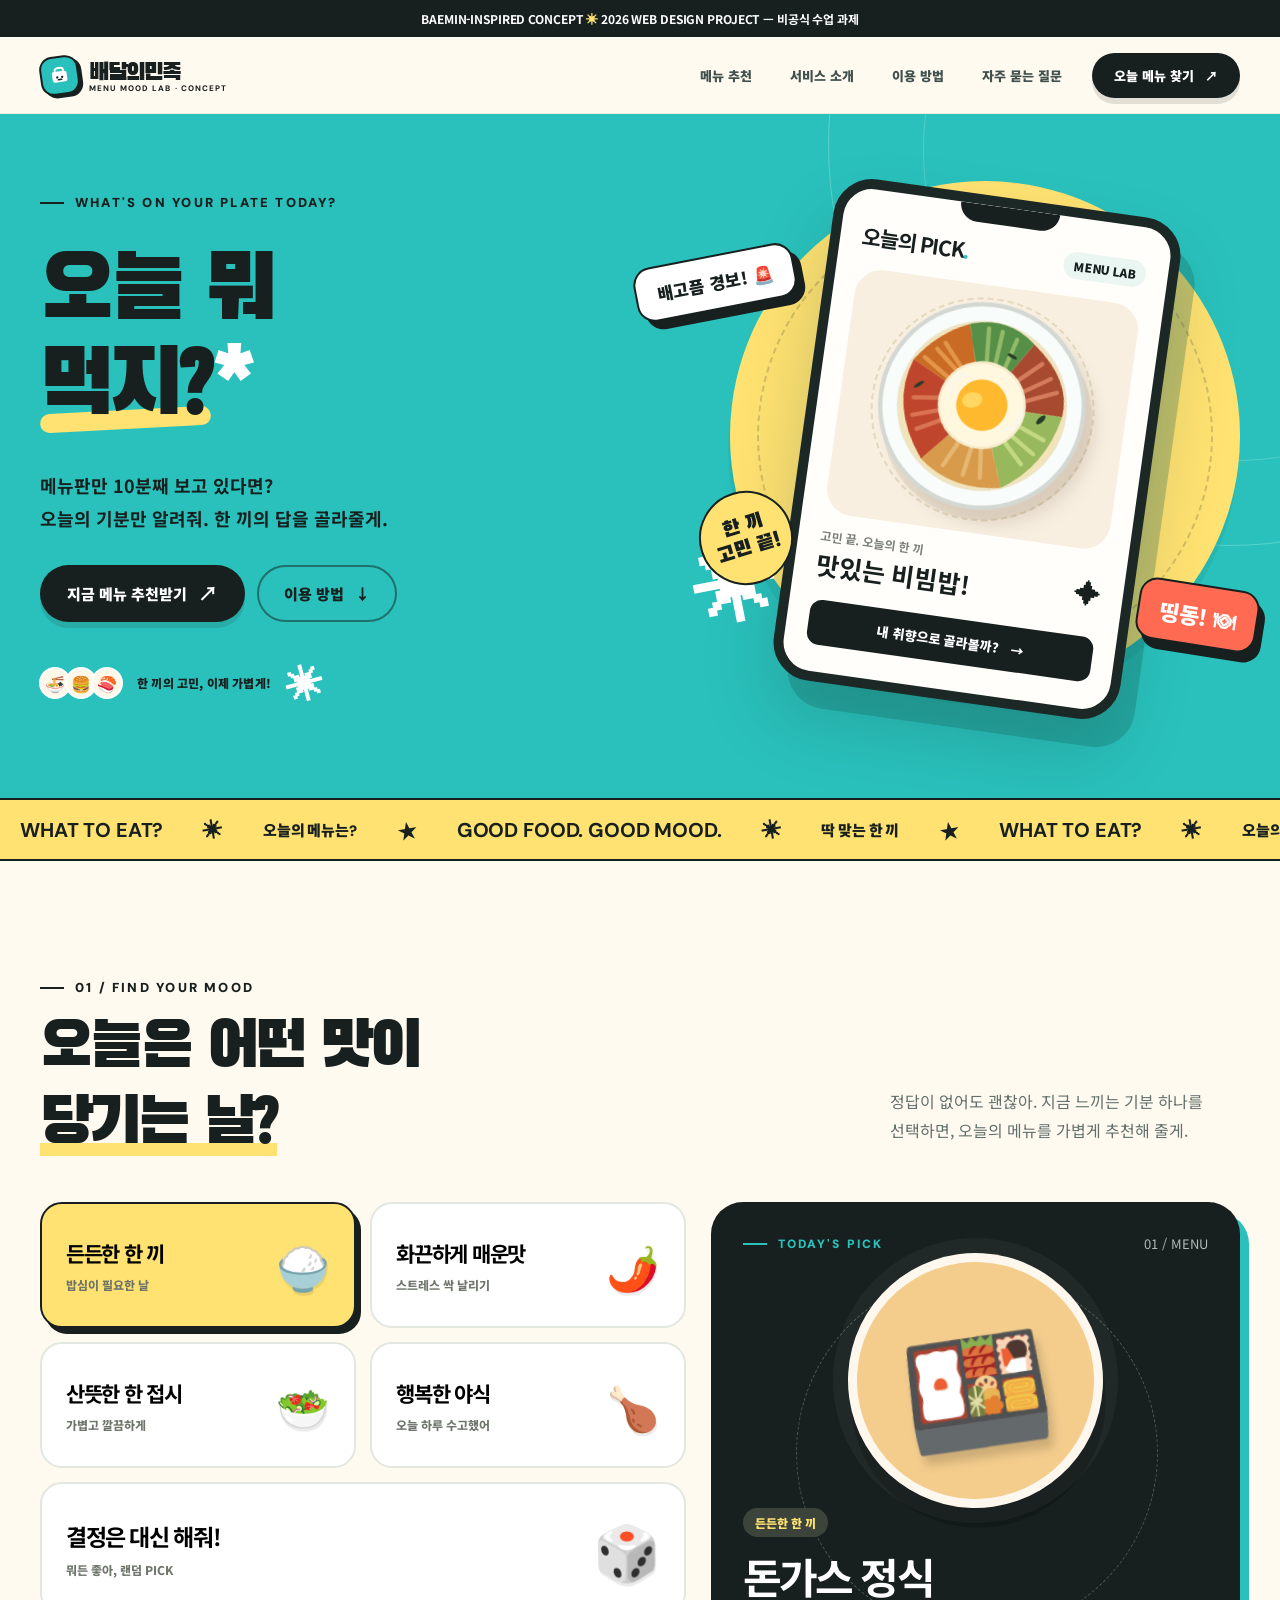
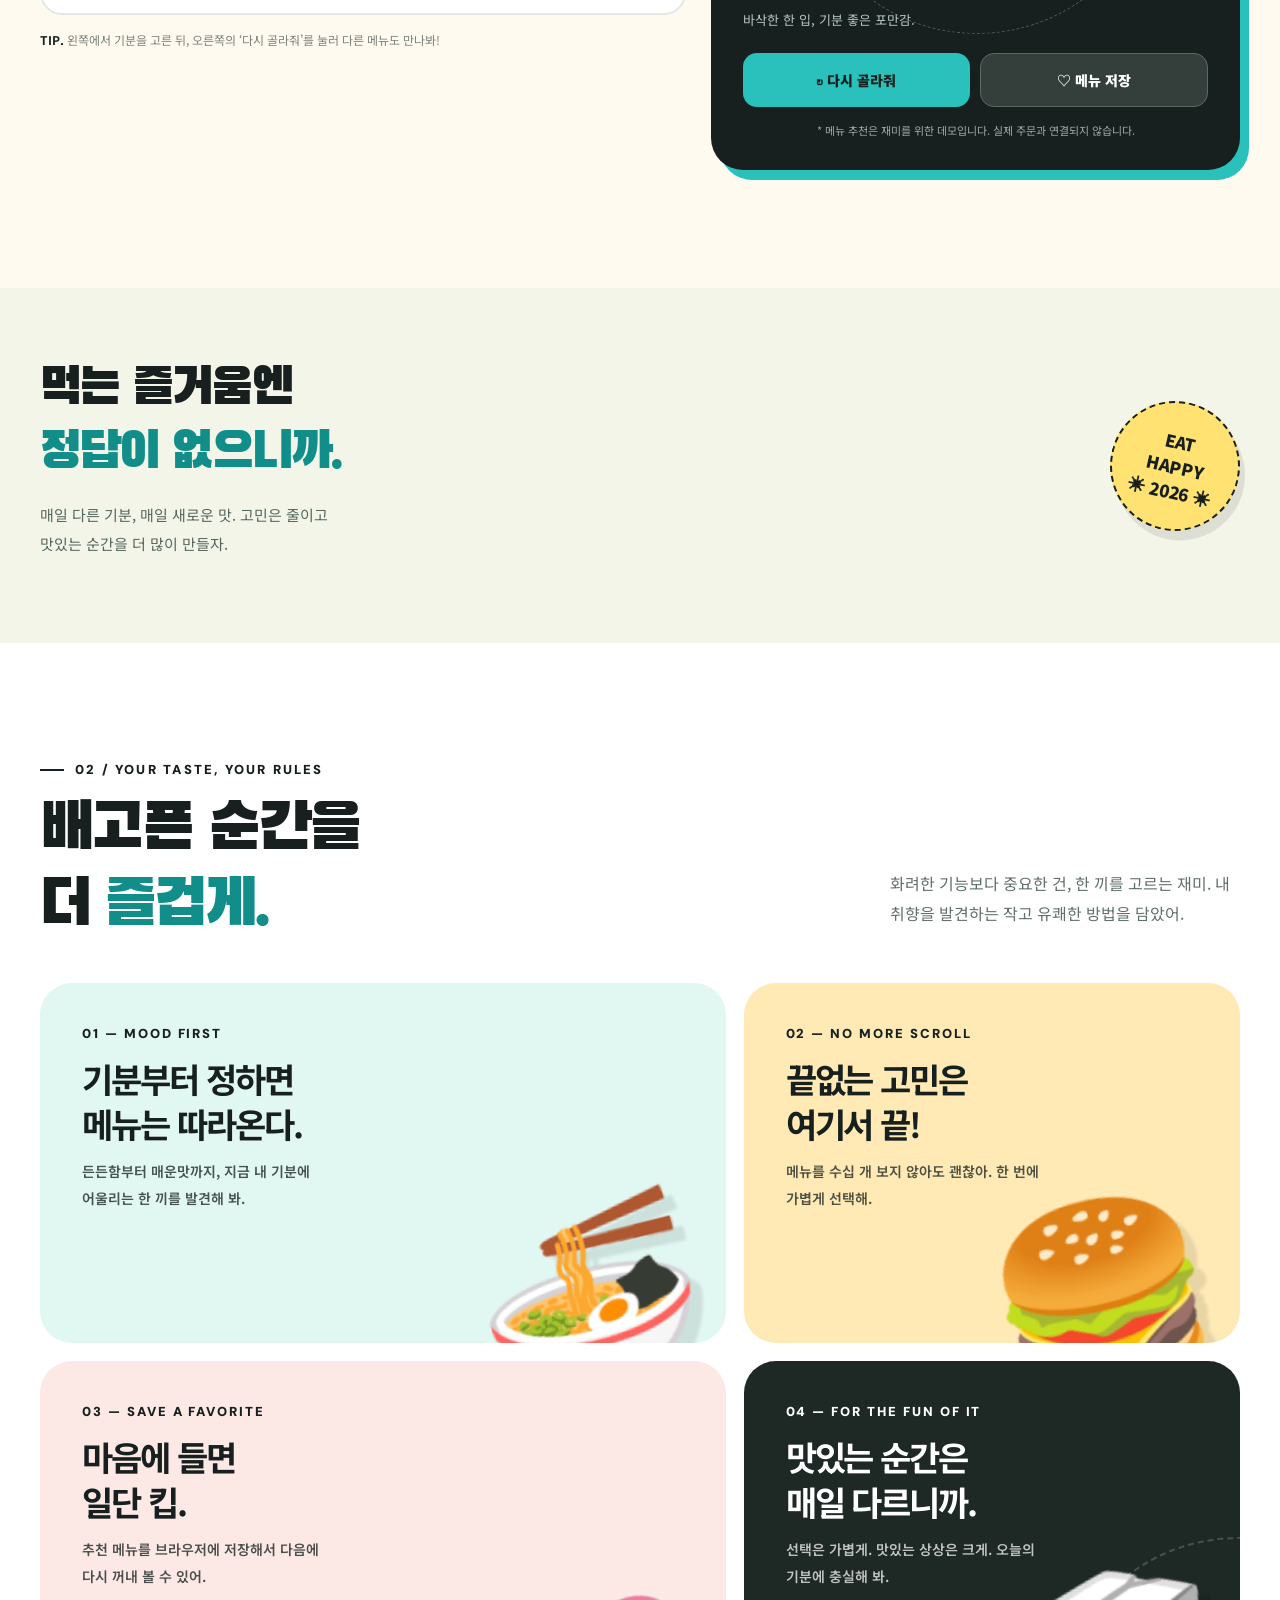
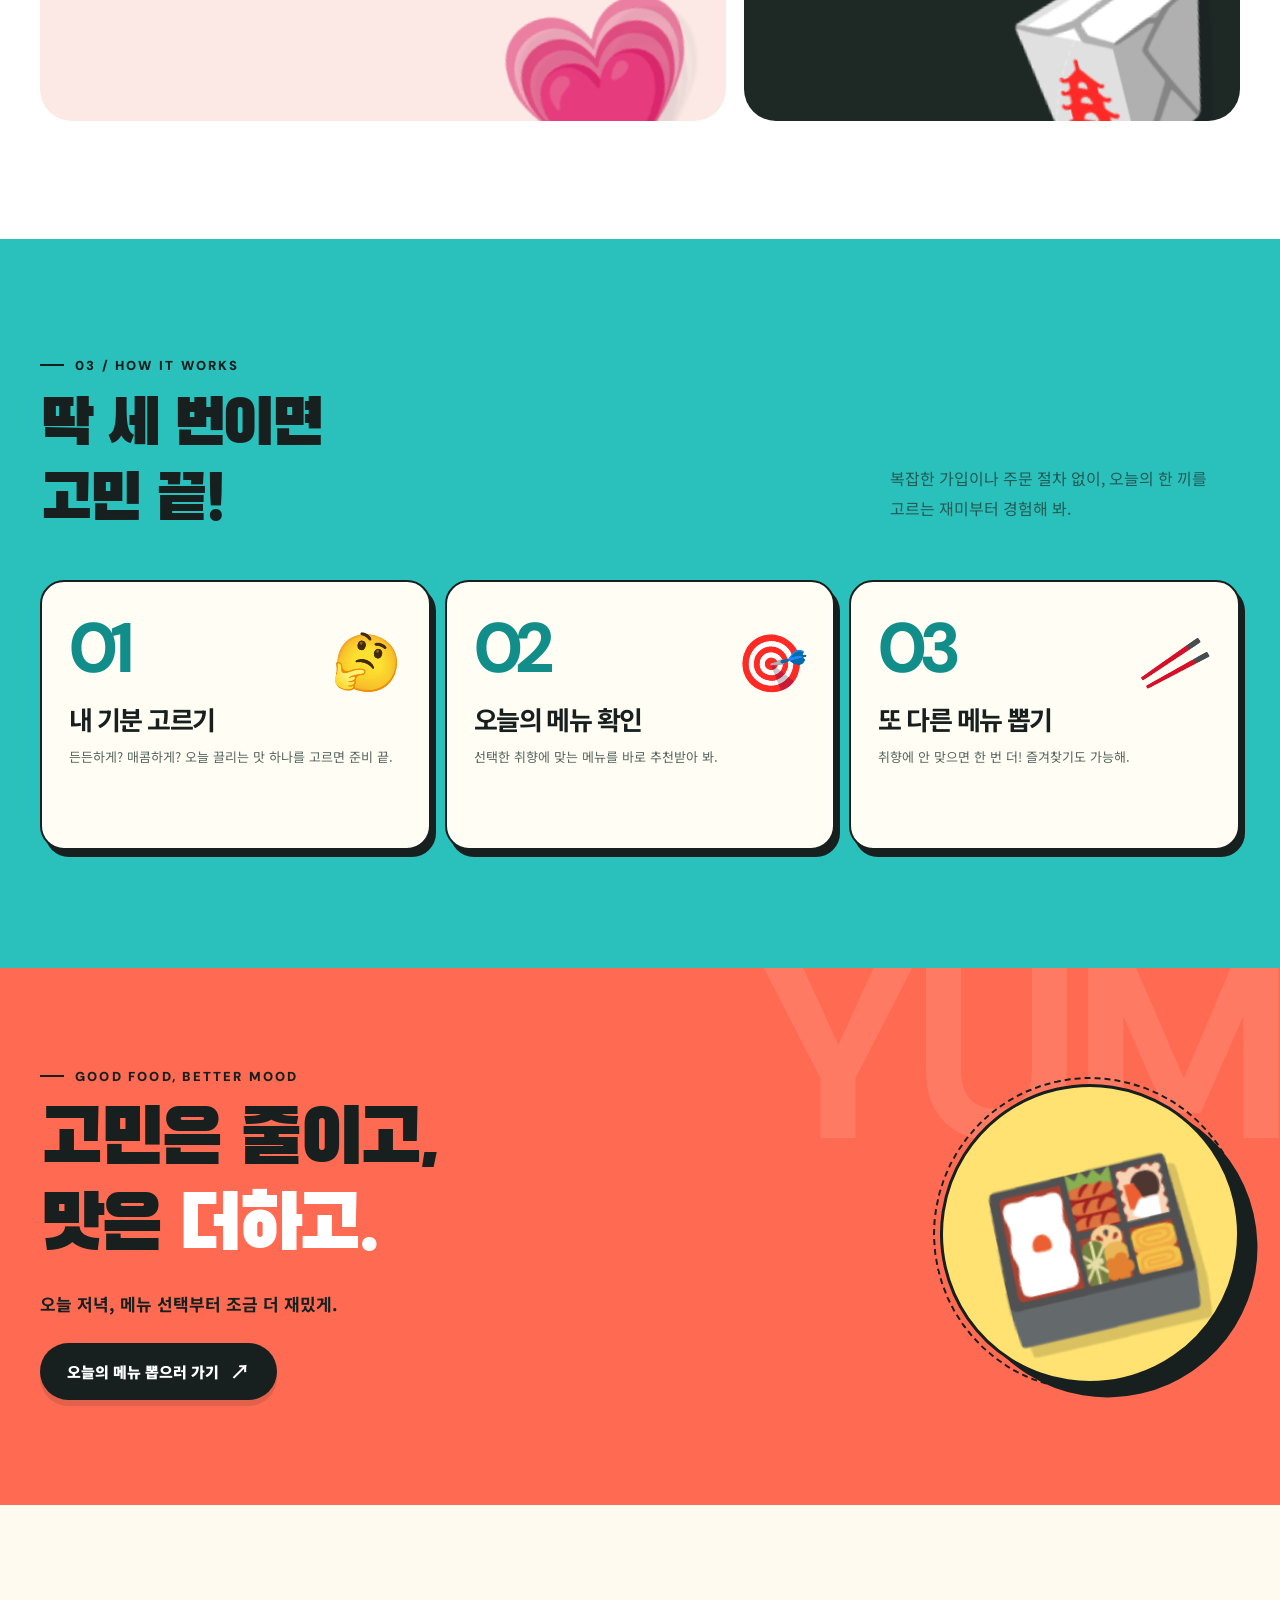
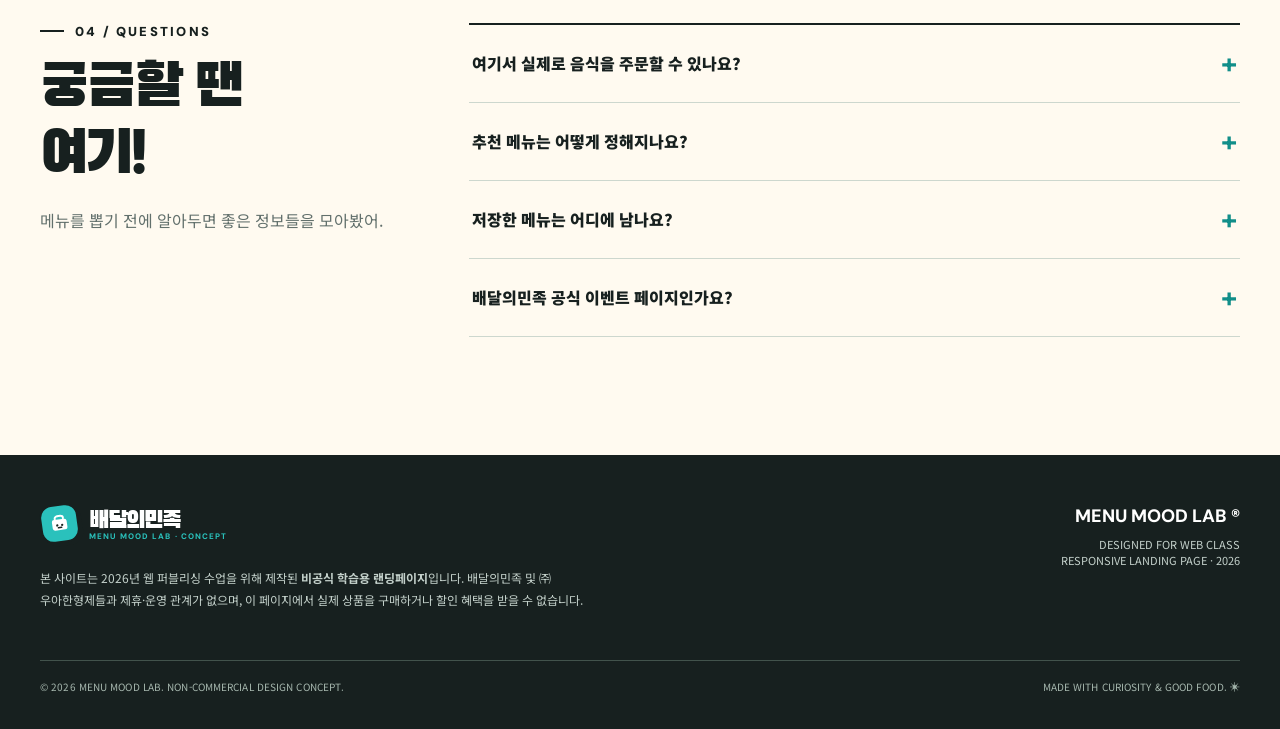
==== baemin-landing/index.html @ 0b53402f "feat: add original Baemin-inspired interactive landing page" ====
<!doctype html>
<html lang="ko">
<head>
<meta charset="UTF-8" />
<meta name="viewport" content="width=device-width, initial-scale=1" />
<meta name="theme-color" content="#2AC1BC" />
<meta name="description" content="오늘 뭐 먹지? 배달의민족에서 영감을 받은 비공식 메뉴 추천 캠페인 랜딩페이지. 취향을 선택하고 오늘의 메뉴를 추천받아보세요." />
<meta property="og:type" content="website" />
<meta property="og:title" content="오늘 뭐 먹지? | 메뉴 연구소" />
<meta property="og:description" content="오늘의 기분만 알려줘. 한 끼의 고민은 우리가 덜어줄게! 수업 과제용 비공식 콘셉트 페이지." />
<title>오늘 뭐 먹지? — 메뉴 연구소 | 배달의민족 콘셉트</title>
<link rel="preconnect" href="https://fonts.googleapis.com" />
<link rel="preconnect" href="https://fonts.gstatic.com" crossorigin />
<link href="https://fonts.googleapis.com/css2?family=Black+Han+Sans&family=DM+Sans:wght@400;500;600;700;800&family=Noto+Sans+KR:wght@400;500;600;700;800;900&display=swap" rel="stylesheet" />
<link rel="icon" type="image/svg+xml" href="data:image/svg+xml,%3Csvg xmlns='http://www.w3.org/2000/svg' viewBox='0 0 64 64'%3E%3Crect width='64' height='64' rx='18' fill='%232ac1bc'/%3E%3Cpath d='M17 19h30v8H17zm4 12h22v14H21z' fill='%23fff'/%3E%3Ccircle cx='26' cy='48' r='4' fill='%23182120'/%3E%3Ccircle cx='40' cy='48' r='4' fill='%23182120'/%3E%3C/svg%3E" />
<style>
:root{--mint:#2ac1bc;--mint-deep:#118e89;--ink:#17201f;--paper:#fffaf0;--cream:#fff7e7;--light:#f6f9f3;--coral:#ff6b52;--lemon:#ffe271;--line:#e2e7df;--muted:#62706c;--radius:28px;--max:1200px}
*{box-sizing:border-box}html{scroll-behavior:smooth;scroll-padding-top:100px}body{margin:0;background:var(--paper);color:var(--ink);font-family:'Noto Sans KR','Malgun Gothic',sans-serif;-webkit-font-smoothing:antialiased;word-break:keep-all}button,a{font:inherit}button{cursor:pointer}a{text-decoration:none;color:inherit}button:focus-visible,a:focus-visible,summary:focus-visible{outline:3px solid #0a6865;outline-offset:4px}::selection{background:var(--lemon);color:var(--ink)}.container{width:min(calc(100% - 48px),var(--max));margin:auto}.display{font-family:'Black Han Sans','Noto Sans KR',sans-serif;font-weight:400;letter-spacing:-.055em}.en{font-family:'DM Sans',sans-serif;letter-spacing:-.04em}.eyebrow{font-size:13px;letter-spacing:.17em;font-weight:900;display:flex;align-items:center;gap:11px}.eyebrow:before{content:'';display:block;width:24px;height:2px;background:currentColor}.skip{position:absolute;top:-70px;left:12px;z-index:1000;padding:12px 18px;background:#fff}.skip:focus{top:12px}
/* utility */
.btn{display:inline-flex;align-items:center;justify-content:center;gap:11px;border-radius:999px;padding:16px 25px;font-weight:900;font-size:15px;border:2px solid transparent;transition:transform .2s,background .2s,box-shadow .2s;white-space:nowrap}.btn:hover{transform:translateY(-3px)}.btn:active{transform:translateY(0)}.btn-dark{background:var(--ink);color:#fff;box-shadow:0 6px 0 rgba(23,32,31,.13)}.btn-dark:hover{background:#30403b}.btn-light{background:#fff;color:var(--ink);border-color:var(--ink)}.btn-line{border-color:rgba(23,32,31,.5);background:transparent}.arrow{font-size:20px;line-height:1;font-weight:700}.pill{border:1px solid rgba(23,32,31,.28);padding:8px 12px;border-radius:999px;display:inline-block;font-size:12px;font-weight:900;letter-spacing:.04em}
/* header */
.announce{background:var(--ink);color:#fff;text-align:center;font-size:12px;font-weight:700;letter-spacing:-.01em;padding:10px 18px}.announce em{color:var(--lemon);font-style:normal}.header{position:sticky;top:0;z-index:150;background:rgba(255,250,240,.94);border-bottom:1px solid rgba(23,32,31,.08);backdrop-filter:blur(22px)}.nav{height:76px;display:flex;align-items:center;justify-content:space-between;gap:30px}.brand{display:flex;align-items:center;gap:10px}.brand-symbol{width:39px;height:39px;background:var(--mint);border:2px solid var(--ink);border-radius:13px;display:grid;place-items:center;transform:rotate(-8deg);box-shadow:3px 3px 0 var(--ink)}.brand-symbol svg{width:23px;height:23px}.brand-text{font-family:'Black Han Sans','Noto Sans KR',sans-serif;font-size:24px;letter-spacing:-.085em}.brand-text span{font-family:'DM Sans',sans-serif;font-size:8px;display:block;letter-spacing:.13em;text-transform:uppercase;margin-top:-5px;font-weight:800}.nav-links{display:flex;gap:38px;margin-left:auto}.nav-links a{font-size:13px;font-weight:900;color:#41514d;transition:color .2s}.nav-links a:hover{color:var(--mint-deep)}.nav .btn{padding:11px 20px;font-size:13px}
/* hero */
.hero{background:var(--mint);position:relative;overflow:hidden}.hero:before{content:'';width:800px;height:800px;border:1.4px solid rgba(255,255,255,.24);position:absolute;right:-350px;top:-370px;border-radius:50%}.hero:after{content:'';width:620px;height:620px;border:1.4px solid rgba(255,255,255,.18);position:absolute;right:-265px;top:-275px;border-radius:50%}.hero-grid{display:grid;grid-template-columns:52% 48%;align-items:center;min-height:684px;position:relative;z-index:1}.hero-copy{padding:72px 0 88px}.hero-copy .eyebrow{margin-bottom:35px}.hero h1{font-size:clamp(64px,7vw,116px);line-height:1.06;margin:0;position:relative}.hero h1 .mark{position:relative;display:inline-block;z-index:0}.hero h1 .mark:after{content:'';height:19px;position:absolute;bottom:7px;left:0;right:0;transform:rotate(-3deg);border-radius:18px;background:var(--lemon);z-index:-1}.hero .lead{font-weight:700;font-size:18px;line-height:1.85;margin:33px 0 29px}.hero-buttons{display:flex;gap:12px;flex-wrap:wrap}.hero-foot{margin-top:42px;display:flex;align-items:center;gap:14px;font-size:12px;font-weight:900;letter-spacing:.015em}.avatar-stack{display:flex;padding-left:5px}.avatar-stack span{display:grid;place-items:center;width:32px;height:32px;margin-left:-6px;border:2px solid #fff;border-radius:50%;background:var(--cream);font-size:16px}.tiny-star{font-size:38px;display:inline-block;transform:rotate(-15deg);line-height:1;color:#fff}
/* hero graphic */
.hero-art{height:590px;position:relative;isolation:isolate}.halo{width:510px;height:510px;border-radius:50%;background:var(--lemon);position:absolute;top:20px;right:0;box-shadow:0 14px 0 rgba(18,130,125,.15);transform:rotate(7deg)}.halo:after{content:'';position:absolute;inset:27px;border:2px dashed rgba(23,32,31,.18);border-radius:50%}.hero-phone{position:absolute;width:350px;right:88px;top:35px;border-radius:39px;background:#fffefa;border:10px solid #1c2825;box-shadow:18px 26px 0 rgba(20,88,82,.27),0 38px 70px rgba(22,67,62,.2);transform:rotate(8deg);overflow:hidden}.phone-notch{width:100px;height:18px;background:var(--ink);border-radius:0 0 18px 18px;margin:0 auto}.phone-inner{padding:14px 22px 27px}.phone-topline{display:flex;justify-content:space-between;align-items:center;font-weight:900;font-size:12px}.phone-topline b{font-size:21px;letter-spacing:-.06em}.phone-mini{padding:5px 10px;background:#eaf6f2;border-radius:999px;font-weight:900}.phone-stage{background:#f8efe1;border-radius:27px;margin:17px 0 14px;min-height:247px;display:flex;align-items:center;justify-content:center;overflow:hidden;position:relative}.phone-stage:before{content:'';position:absolute;width:220px;height:220px;border:2px dashed #e4d8bd;border-radius:50%}.phone-stage .rotating{width:248px;height:248px;filter:drop-shadow(8px 17px 6px rgba(90,69,42,.12));transform:rotate(-18deg)}.phone-info{display:flex;align-items:center;justify-content:space-between}.phone-info h3{font-size:25px;line-height:1.2;margin:5px 0}.phone-info p{color:#7b817b;font-size:12px;font-weight:700;margin:0}.phone-button{margin-top:16px;background:var(--ink);color:#fff;text-align:center;border-radius:12px;padding:13px;font-size:13px;font-weight:900}.float-sticker{position:absolute;z-index:4;border:2px solid var(--ink);background:#fff;box-shadow:7px 9px 0 var(--ink);padding:13px 20px;border-radius:18px;font-weight:900;white-space:nowrap}.sticker-1{top:94px;left:-30px;transform:rotate(-11deg);font-size:17px}.sticker-2{bottom:105px;right:-18px;background:var(--coral);color:#fff;transform:rotate(9deg);font-size:22px}.star-a{position:absolute;font-size:83px;left:28px;bottom:110px;color:#fff;transform:rotate(-11deg);font-weight:900}.sticker-circle{position:absolute;left:35px;top:330px;border:2px solid var(--ink);background:var(--lemon);width:94px;height:94px;border-radius:50%;display:grid;place-items:center;line-height:1.08;text-align:center;font-family:'Black Han Sans';font-size:21px;transform:rotate(-17deg)}
.ticker{background:var(--lemon);border-top:2px solid var(--ink);border-bottom:2px solid var(--ink);overflow:hidden;white-space:nowrap}.ticker-track{display:flex;width:max-content;animation:marquee 28s linear infinite}.ticker-group{display:flex;align-items:center;gap:40px;flex-shrink:0;padding:15px 20px;font-family:'DM Sans','Noto Sans KR';font-size:15px;font-weight:900;letter-spacing:-.01em}.ticker-group b{font-size:20px}.ticker-group span{display:inline-block;font-size:20px;transform:rotate(-10deg)}@keyframes marquee{to{transform:translateX(-50%)}}
/* section shared */
.section{padding:118px 0}.section-top{display:flex;justify-content:space-between;align-items:end;gap:28px;margin-bottom:40px}.section h2{font-size:clamp(42px,5vw,70px);line-height:1.18;margin:15px 0 0}.section-desc{font-size:16px;line-height:1.85;color:var(--muted);max-width:350px}.accent-underline{box-shadow:inset 0 -13px var(--lemon)}
/* menu mood */
.mood-section{background:var(--paper)}.mood-layout{display:grid;grid-template-columns:1.1fr .9fr;gap:25px;align-items:stretch}.mood-options{display:grid;grid-template-columns:repeat(2,1fr);gap:14px}.mood-btn{border:2px solid var(--line);text-align:left;background:#fff;border-radius:22px;padding:25px 24px;display:flex;justify-content:space-between;align-items:center;min-height:126px;transition:.18s transform,.18s box-shadow,.18s border-color,.18s background}.mood-btn:hover{transform:translateY(-3px);border-color:var(--mint-deep)}.mood-btn[aria-pressed="true"]{background:var(--lemon);border-color:var(--ink);box-shadow:5px 6px 0 var(--ink)}.mood-btn strong{display:block;font-size:21px;letter-spacing:-.06em}.mood-btn small{color:#6e756b;font-size:12px;font-weight:800;display:block;margin-top:8px}.mood-btn .mood-emoji{font-size:43px;filter:drop-shadow(1px 3px 0 rgba(0,0,0,.08))}.mood-btn:nth-child(5){grid-column:span 2;min-height:105px}.mood-btn:nth-child(5) strong{font-size:23px}.mood-btn:nth-child(5) .mood-emoji{font-size:54px}.mood-help{font-size:12px;color:#7c837d;margin:16px 0 0}.mood-help b{color:var(--ink)}
.result-card{position:relative;display:flex;flex-direction:column;background:var(--ink);color:#fff;border-radius:32px;padding:32px;min-height:540px;overflow:hidden;box-shadow:9px 10px 0 var(--mint)}.result-card:after{content:'';width:360px;height:360px;position:absolute;top:70px;left:calc(50% - 180px);border:1px dashed rgba(255,255,255,.25);border-radius:50%;pointer-events:none}.result-head{display:flex;justify-content:space-between;align-items:center;position:relative;z-index:2}.result-head .eyebrow{font-size:12px;color:var(--mint)}.result-head .eyebrow:before{background:var(--mint)}.result-head span:last-child{font-size:13px;color:#afbbb5}.food-disc{position:relative;z-index:1;flex:1;display:grid;place-items:center}.food-disc .disc{width:255px;height:255px;border-radius:50%;background:var(--lemon);border:9px solid rgba(255,255,255,.85);box-shadow:0 20px 0 rgba(0,0,0,.2),0 0 0 15px rgba(255,255,255,.04);display:grid;place-items:center;transform:rotate(-8deg);transition:transform .4s,background .4s}.food-disc .disc span{font-size:120px;filter:drop-shadow(4px 10px 5px rgba(0,0,0,.16))}.food-disc .disc.pop{animation:disc-pop .55s cubic-bezier(.2,.9,.1,1)}@keyframes disc-pop{0%{transform:scale(.84) rotate(-24deg)}60%{transform:scale(1.06) rotate(2deg)}100%{transform:scale(1) rotate(-8deg)}}.result-data{position:relative;z-index:2}.result-tag{display:inline-block;font-size:12px;font-weight:900;color:var(--lemon);background:#3c433b;border-radius:99px;padding:6px 12px}.result-data h3{font-size:42px;letter-spacing:-.07em;line-height:1.23;margin:13px 0 8px}.result-data p{font-size:13px;color:#b6c5c0;line-height:1.6;margin:0}.result-actions{display:flex;gap:10px;margin-top:23px}.result-actions button{min-width:0;flex:1;border:none;border-radius:14px;padding:16px 8px;font-weight:900;font-size:14px}.roll-btn{background:var(--mint);color:var(--ink)}.save-btn{background:#343f3c;color:#fff;border:1px solid #5e6764!important}.result-footnote{color:#9daaa4;font-size:11px;margin-top:15px;text-align:center}
/* brand statement */
.statement{background:#f4f5e9;padding:70px 0;position:relative;overflow:hidden}.statement .container{display:flex;align-items:center;justify-content:space-between;gap:30px}.statement h2{font-size:clamp(32px,4vw,54px);line-height:1.25;margin:0}.statement p{line-height:1.9;color:#566761;font-size:15px;max-width:290px}.statement em{color:var(--mint-deep);font-style:normal}.stamp{width:130px;height:130px;border:2px dashed var(--ink);border-radius:50%;display:grid;place-items:center;transform:rotate(13deg);font-size:17px;font-weight:900;text-align:center;background:var(--lemon);flex-shrink:0;box-shadow:7px 8px 0 rgba(23,32,31,.1)}
/* services */
.features-section{background:#fff}.features-section .section-top{margin-bottom:38px}.feature-grid{display:grid;grid-template-columns:1.16fr .84fr;gap:18px}.feature-card{border-radius:32px;padding:42px;min-height:360px;position:relative;overflow:hidden;display:flex;flex-direction:column;align-items:start}.feature-card h3{font-size:34px;line-height:1.35;letter-spacing:-.06em;margin:14px 0 11px}.feature-card p{font-size:14px;line-height:1.9;margin:0;opacity:.76;max-width:260px;font-weight:600}.feature-card .num{font-size:13px;letter-spacing:.15em;font-weight:900}.feature-card .feature-icon{position:absolute;right:25px;bottom:-34px;font-size:185px;line-height:1;transform:rotate(-14deg);filter:drop-shadow(10px 13px 1px rgba(0,0,0,.09));user-select:none}.feature-a{background:#e1f7f2}.feature-b{background:#ffeab6}.feature-c{background:#fce9e6}.feature-d{background:#1e2825;color:#fff}.feature-d .feature-icon{right:12px;bottom:-20px;font-size:178px}.feature-c .feature-icon{font-size:163px}.feature-d p{opacity:.72}.feature-d:after{content:'';width:360px;height:360px;position:absolute;right:-180px;bottom:-180px;border-radius:50%;border:2px dashed rgba(255,255,255,.19)}
/* progress */
.steps-section{background:var(--mint);overflow:hidden}.steps-section .section-top{align-items:end}.steps-section .section-desc{color:#245a55}.steps-layout{display:grid;grid-template-columns:repeat(3,1fr);gap:14px}.how-step{background:#fffdf4;border:2px solid var(--ink);border-radius:24px;padding:32px 27px 27px;min-height:270px;position:relative;box-shadow:5px 7px 0 var(--ink)}.how-step .step-no{font-size:70px;line-height:1;color:var(--mint-deep);font-family:'DM Sans',sans-serif;font-weight:800;letter-spacing:-.1em}.how-step h3{font-size:26px;letter-spacing:-.06em;margin:16px 0 8px}.how-step p{font-size:13px;line-height:1.8;color:#56665f;margin:0}.how-step .step-icon{position:absolute;right:26px;top:36px;font-size:56px;transform:rotate(12deg)}
/* bottom CTA */
.final-cta{background:var(--coral);padding:100px 0 105px;position:relative;overflow:hidden}.final-cta .container{display:flex;align-items:center;justify-content:space-between;gap:35px;position:relative;z-index:2}.final-cta h2{font-size:clamp(52px,6vw,88px);line-height:1.12;margin:14px 0 20px}.final-cta p{font-weight:700;font-size:17px;margin:0 0 27px}.final-icon{width:300px;height:300px;border-radius:50%;background:var(--lemon);border:3px solid var(--ink);display:grid;place-items:center;box-shadow:14px 17px 0 var(--ink);transform:rotate(-13deg);position:relative}.final-icon:before{content:'';position:absolute;width:310px;height:310px;border:2px dashed var(--ink);border-radius:50%}.final-icon span{font-size:172px;filter:drop-shadow(9px 12px 0 rgba(0,0,0,.15))}.final-cta .cta-orbit{font-family:'DM Sans';position:absolute;top:-40px;right:-70px;font-size:250px;color:rgba(255,255,255,.1);line-height:1;white-space:nowrap;font-weight:800}
/* FAQ/footer */
.faq-section{background:var(--paper)}.faq-grid{display:grid;grid-template-columns:.65fr 1.35fr;gap:58px}.faq-grid h2{font-size:59px;line-height:1.15}.faq-list{border-top:2px solid var(--ink)}.faq-list details{border-bottom:1px solid #cdd7ce;padding:20px 3px}.faq-list summary{cursor:pointer;display:flex;justify-content:space-between;align-items:center;gap:12px;list-style:none;font-size:16px;font-weight:900}.faq-list summary::-webkit-details-marker{display:none}.faq-list summary:after{content:'+';font:800 28px 'DM Sans';color:var(--mint-deep)}.faq-list details[open] summary:after{content:'−'}.faq-list p{max-width:600px;font-size:14px;line-height:1.85;color:var(--muted);margin:16px 0 0}.footer{background:var(--ink);padding:49px 0 35px;color:#c4d1cb}.footer-row{display:flex;justify-content:space-between;align-items:start;gap:30px}.footer .brand-symbol{background:var(--mint)}.footer .brand-text{color:#fff}.footer .brand-text span{color:var(--mint)}.footer p{font-size:12px;line-height:1.9;max-width:580px;margin:24px 0 0}.footer-right{text-align:right;font-size:11px}.footer-right strong{display:block;color:#fff;font:800 18px 'DM Sans';margin-bottom:8px}.footer-bottom{display:flex;justify-content:space-between;border-top:1px solid #42534c;margin-top:48px;padding-top:18px;gap:20px;font-size:10px;color:#a6b7ae;letter-spacing:.01em}
.toast{position:fixed;z-index:700;bottom:28px;left:50%;transform:translate(-50%,120px);background:var(--ink);color:#fff;padding:13px 22px;font-size:13px;border-radius:14px;box-shadow:0 13px 38px rgba(0,0,0,.2);transition:transform .25s ease,opacity .25s;opacity:0;text-align:center;pointer-events:none}.toast.show{transform:translate(-50%,0);opacity:1}.mobile-cta{display:none}.reveal{opacity:0;transform:translateY(22px);transition:opacity .65s ease,transform .65s ease}.reveal.in{opacity:1;transform:none}
@media (max-width:1050px){.hero-grid{grid-template-columns:55% 45%}.hero h1{font-size:79px}.hero-phone{right:25px;transform:rotate(7deg) scale(.85);transform-origin:center right}.halo{width:420px;height:420px;right:0;top:50px}.sticker-1{left:0}.sticker-2{right:0}.feature-card{padding:30px}.section{padding:90px 0}}
@media (max-width:760px){.container{width:min(calc(100% - 36px),620px)}.announce{font-size:10px;padding:8px}.nav{height:65px}.nav-links{display:none}.nav .btn{padding:10px 14px;font-size:11px}.brand-symbol{width:32px;height:32px;border-radius:10px}.brand-text{font-size:21px}.hero-grid{display:flex;flex-direction:column;min-height:unset}.hero-copy{width:100%;padding:48px 0 6px}.hero-copy .eyebrow{margin-bottom:22px;font-size:11px}.hero h1{font-size:clamp(55px,13.5vw,83px)}.hero .lead{font-size:15px;margin:20px 0 22px}.hero-buttons .btn{font-size:13px;padding:13px 17px}.hero-foot{margin-top:23px;font-size:11px}.hero-art{height:430px;width:100%;margin-top:7px}.halo{width:350px;height:350px;top:37px;left:calc(50% - 175px)}.hero-phone{width:290px;top:18px;left:calc(50% - 145px);right:auto;transform:rotate(8deg) scale(.87);transform-origin:center center}.phone-inner{padding:11px 18px 21px}.phone-stage{min-height:190px;margin:12px 0}.phone-stage .rotating{width:205px;height:205px}.phone-stage:before{width:190px;height:190px}.phone-info h3{font-size:21px}.float-sticker{font-size:13px;padding:10px 11px;box-shadow:4px 5px 0 var(--ink)}.sticker-1{left:0;top:76px}.sticker-2{right:0;bottom:77px;font-size:16px}.sticker-circle{width:66px;height:66px;font-size:15px;top:280px;left:7px}.star-a{left:7px;bottom:45px;font-size:60px}.ticker-group{font-size:12px;gap:20px}.section{padding:80px 0}.section-top{display:block;margin-bottom:30px}.section h2{font-size:clamp(36px,9vw,53px);margin-top:12px}.section-desc{margin:15px 0 0;font-size:14px;max-width:unset}.mood-layout{grid-template-columns:1fr;gap:25px}.mood-btn{padding:17px;min-height:102px;border-radius:17px}.mood-btn strong{font-size:17px}.mood-btn small{font-size:10px}.mood-btn .mood-emoji{font-size:31px}.mood-btn:nth-child(5){min-height:87px}.mood-btn:nth-child(5) strong{font-size:19px}.mood-btn:nth-child(5) .mood-emoji{font-size:40px}.result-card{min-height:540px;border-radius:26px;padding:24px}.result-data h3{font-size:37px}.statement{padding:61px 0}.statement .container{align-items:start;display:block}.statement h2{font-size:35px}.statement p{font-size:14px;margin-top:20px}.stamp{width:95px;height:95px;font-size:13px;margin:20px 0 0 auto}.feature-grid{grid-template-columns:1fr;gap:14px}.feature-card{min-height:270px;padding:29px;border-radius:24px}.feature-card h3{font-size:28px}.feature-card .feature-icon{font-size:150px}.feature-c .feature-icon{font-size:135px}.steps-layout{grid-template-columns:1fr;gap:13px}.how-step{min-height:175px;padding:25px}.how-step .step-no{font-size:49px}.how-step h3{margin-top:7px;font-size:22px}.how-step .step-icon{font-size:49px}.final-cta{padding:78px 0}.final-cta .container{display:block}.final-cta h2{font-size:55px}.final-cta p{font-size:15px}.final-icon{width:190px;height:190px;margin:49px auto 0}.final-icon:before{width:197px;height:197px}.final-icon span{font-size:113px}.faq-grid{grid-template-columns:1fr;gap:28px}.faq-grid h2{font-size:46px}.faq-list summary{font-size:14px}.footer-row{display:block}.footer-right{text-align:left;margin-top:31px}.footer-bottom{display:block;line-height:2}.mobile-cta{display:block;position:fixed;z-index:100;bottom:0;left:0;right:0;padding:11px 18px calc(11px + env(safe-area-inset-bottom));background:rgba(255,250,240,.94);box-shadow:0 -3px 20px rgba(0,0,0,.08);backdrop-filter:blur(18px)}.mobile-cta a{display:flex;justify-content:center;width:100%;padding:13px 20px;font-size:13px}.footer{padding-bottom:100px}.toast{bottom:90px;width:calc(100% - 48px)}}
@media (max-width:365px){.brand-text{font-size:18px}.nav .btn{font-size:10px}.hero h1{font-size:53px}.hero-buttons{gap:8px}.hero-buttons .btn{font-size:11px}.mood-btn{padding:14px}.mood-btn strong{font-size:15px}.float-sticker{font-size:11px}}
@media (prefers-reduced-motion:reduce){html{scroll-behavior:auto}.ticker-track{animation:none}.reveal{opacity:1;transform:none;transition:none}.btn,.mood-btn,.toast,.food-disc .disc{transition:none}}
</style>
</head>
<body>
<a class="skip" href="#main">본문 바로가기</a>
<div class="announce">BAEMIN-INSPIRED CONCEPT <em>✳</em> 2026 WEB DESIGN PROJECT — 비공식 수업 과제</div>
<header class="header"><nav class="nav container" aria-label="주요 메뉴">
<a href="#top" class="brand" aria-label="메뉴 연구소 홈">
 <span class="brand-symbol" aria-hidden="true"><svg viewBox="0 0 28 28" fill="none"><rect x="5" y="9" width="18" height="13" rx="3" fill="#fff"/><path d="M9 9V7c0-3 10-3 10 0v2" stroke="#fff" stroke-width="2.4"/><circle cx="11" cy="16" r="1.4" fill="#18231f"/><circle cx="17" cy="16" r="1.4" fill="#18231f"/><path d="M12 19h4" stroke="#18231f" stroke-width="1.8" stroke-linecap="round"/></svg></span>
 <span class="brand-text">배달의민족<span>MENU MOOD LAB · CONCEPT</span></span>
</a>
<div class="nav-links"><a href="#discover">메뉴 추천</a><a href="#features">서비스 소개</a><a href="#how">이용 방법</a><a href="#faq">자주 묻는 질문</a></div>
<a href="#discover" class="btn btn-dark">오늘 메뉴 찾기 <span aria-hidden="true">↗</span></a>
</nav></header>
<main id="main">
<section class="hero" id="top" aria-labelledby="hero-title"><div class="container hero-grid">
<div class="hero-copy">
 <div class="eyebrow en">WHAT'S ON YOUR PLATE TODAY?</div>
 <h1 id="hero-title" class="display">오늘 뭐<br><span class="mark">먹지?</span><span aria-hidden="true" style="color:#fff;">*</span></h1>
 <p class="lead">메뉴판만 10분째 보고 있다면?<br>오늘의 기분만 알려줘. 한 끼의 답을 골라줄게.</p>
 <div class="hero-buttons"><a href="#discover" class="btn btn-dark">지금 메뉴 추천받기 <span class="arrow" aria-hidden="true">↗</span></a><a href="#how" class="btn btn-line">이용 방법 <span aria-hidden="true">↓</span></a></div>
 <div class="hero-foot"><span class="avatar-stack" aria-hidden="true"><span>🍜</span><span>🍔</span><span>🍣</span></span><span>한 끼의 고민, 이제 가볍게!</span><span class="tiny-star" aria-hidden="true">✳</span></div>
</div>
<div class="hero-art" aria-label="밥 한 그릇과 메뉴 추천 앱이 있는 일러스트">
 <div class="halo"></div>
 <div class="hero-phone">
  <div class="phone-notch" aria-hidden="true"></div>
  <div class="phone-inner">
   <div class="phone-topline"><b>오늘의 PICK<span style="color:var(--mint)">.</span></b><span class="phone-mini">MENU LAB</span></div>
   <div class="phone-stage">
    <svg class="rotating" viewBox="0 0 290 290" role="img" aria-label="달걀과 야채가 담긴 비빔밥 일러스트">
     <defs><linearGradient id="bowl" x1="0" x2="1" y1="0" y2="1"><stop stop-color="#fff"/><stop offset="1" stop-color="#d9e1d6"/></linearGradient><radialGradient id="rice"><stop stop-color="#fffbdf"/><stop offset="1" stop-color="#f2e3b5"/></radialGradient></defs>
     <ellipse cx="148" cy="158" rx="123" ry="117" fill="#9a8769" opacity=".15"/><circle cx="145" cy="141" r="119" fill="#f8fcfa" stroke="#d4d8d3" stroke-width="5"/><circle cx="145" cy="141" r="98" fill="url(#rice)" stroke="#eee4c5" stroke-width="3"/>
     <path d="M145 141L76 73Q110 47 148 44L145 141" fill="#c96a25"/><path d="M145 141L148 44Q194 43 218 81L145 141" fill="#568f48"/><path d="M145 141L218 81Q253 130 235 170L145 141" fill="#a84a30"/><path d="M145 141L235 170Q205 224 150 239L145 141" fill="#98b85d"/><path d="M145 141L150 239Q92 232 64 189L145 141" fill="#d79b4b"/><path d="M145 141L64 189Q39 121 76 73L145 141" fill="#bf462d"/>
     <g fill="none" stroke-linecap="round" stroke-width="5" opacity=".65"><path d="M89 73l39 48M105 66l24 38M116 61l13 31" stroke="#f2ae5b"/><path d="M169 53l-17 68M184 60l-28 66M199 72l-38 57" stroke="#b4d17a"/><path d="M223 105l-60 27M230 124l-61 16M234 141l-66 6" stroke="#ed9776"/><path d="M209 193l-44-36M194 207l-36-44M178 216l-26-52" stroke="#d9ec99"/><path d="M88 201l46-47M109 216l31-59M128 223l13-61" stroke="#efc788"/><path d="M65 154l64-11M63 137l69 0M68 117l63 12" stroke="#e78c67"/></g>
     <circle cx="145" cy="140" r="50" fill="#fff8df" stroke="#f7ebcd" stroke-width="3"/><path d="M112 120q-2-17 22-19M165 172q23 1 24-18" stroke="#faf6e9" stroke-width="5" fill="none"/><circle cx="145" cy="140" r="30" fill="#ffb92e"/><ellipse cx="135" cy="132" rx="12" ry="9" fill="#ffe174" opacity=".75"/><g fill="#273b29"><ellipse cx="77" cy="103" rx="7" ry="2" transform="rotate(-20 77 103)"/><ellipse cx="190" cy="90" rx="6" ry="2" transform="rotate(40 190 90)"/><ellipse cx="210" cy="169" rx="7" ry="3" transform="rotate(-33 210 169)"/></g>
    </svg>
   </div>
   <div class="phone-info"><div><p>고민 끝. 오늘의 한 끼</p><h3>맛있는 비빔밥!</h3></div><span style="font-size:27px">✦</span></div>
   <div class="phone-button">내 취향으로 골라볼까? &nbsp; →</div>
  </div>
 </div>
 <div class="float-sticker sticker-1">배고픔 경보! 🚨</div>
 <div class="float-sticker sticker-2">띵동! 🍽</div>
 <span class="star-a" aria-hidden="true">✳</span>
 <div class="sticker-circle" aria-hidden="true">한 끼<br>고민 끝!</div>
</div>
</div></section>
<div class="ticker" aria-hidden="true"><div class="ticker-track"><div class="ticker-group"><b>WHAT TO EAT?</b><span>✳</span> 오늘의 메뉴는? <span>★</span><b>GOOD FOOD. GOOD MOOD.</b><span>✳</span> 딱 맞는 한 끼 <span>★</span></div><div class="ticker-group"><b>WHAT TO EAT?</b><span>✳</span> 오늘의 메뉴는? <span>★</span><b>GOOD FOOD. GOOD MOOD.</b><span>✳</span> 딱 맞는 한 끼 <span>★</span></div></div></div>
<section class="section mood-section" id="discover" aria-labelledby="mood-title"><div class="container">
<div class="section-top reveal"><div><div class="eyebrow en">01 / FIND YOUR MOOD</div><h2 class="display" id="mood-title">오늘은 어떤 맛이<br><span class="accent-underline">당기는 날?</span></h2></div><p class="section-desc">정답이 없어도 괜찮아. 지금 느끼는 기분 하나를 선택하면, 오늘의 메뉴를 가볍게 추천해 줄게.</p></div>
<div class="mood-layout">
 <div class="mood-choice reveal"><div class="mood-options" role="group" aria-label="오늘의 음식 취향 선택">
 <button class="mood-btn" type="button" data-mood="hearty" aria-pressed="true"><span><strong>든든한 한 끼</strong><small>밥심이 필요한 날</small></span><span class="mood-emoji" aria-hidden="true">🍚</span></button>
 <button class="mood-btn" type="button" data-mood="spicy" aria-pressed="false"><span><strong>화끈하게 매운맛</strong><small>스트레스 싹 날리기</small></span><span class="mood-emoji" aria-hidden="true">🌶️</span></button>
 <button class="mood-btn" type="button" data-mood="fresh" aria-pressed="false"><span><strong>산뜻한 한 접시</strong><small>가볍고 깔끔하게</small></span><span class="mood-emoji" aria-hidden="true">🥗</span></button>
 <button class="mood-btn" type="button" data-mood="comfort" aria-pressed="false"><span><strong>행복한 야식</strong><small>오늘 하루 수고했어</small></span><span class="mood-emoji" aria-hidden="true">🍗</span></button>
 <button class="mood-btn" type="button" data-mood="surprise" aria-pressed="false"><span><strong>결정은 대신 해줘!</strong><small>뭐든 좋아, 랜덤 PICK</small></span><span class="mood-emoji" aria-hidden="true">🎲</span></button>
 </div><p class="mood-help"><b>TIP.</b> 왼쪽에서 기분을 고른 뒤, 오른쪽의 ‘다시 골라줘’를 눌러 다른 메뉴도 만나봐!</p></div>
 <div class="result-card reveal" aria-live="polite" aria-atomic="true">
  <div class="result-head"><span class="eyebrow en">TODAY'S PICK</span><span id="pick-index">01 / 05</span></div>
  <div class="food-disc"><div class="disc" id="food-disc"><span id="food-emoji" aria-hidden="true">🍲</span></div></div>
  <div class="result-data"><span class="result-tag" id="food-tag">든든한 한 끼</span><h3 id="food-name">소불고기 정식</h3><p id="food-description">오늘은 달콤짭짤한 한 상으로 든든하게!</p>
    <div class="result-actions"><button type="button" class="roll-btn" id="reroll">↻ 다시 골라줘</button><button type="button" class="save-btn" id="save-menu">♡ 메뉴 저장</button></div><div class="result-footnote">* 메뉴 추천은 재미를 위한 데모입니다. 실제 주문과 연결되지 않습니다.</div>
  </div>
 </div>
</div>
</div></section>
<section class="statement"><div class="container reveal"><div><h2 class="display">먹는 즐거움엔<br><em>정답이 없으니까.</em></h2><p>매일 다른 기분, 매일 새로운 맛. 고민은 줄이고 맛있는 순간을 더 많이 만들자.</p></div><div class="stamp">EAT<br>HAPPY<br>✳ 2026 ✳</div></div></section>
<section class="section features-section" id="features" aria-labelledby="features-title"><div class="container">
<div class="section-top reveal"><div><div class="eyebrow en">02 / YOUR TASTE, YOUR RULES</div><h2 class="display" id="features-title">배고픈 순간을<br>더 <span style="color:var(--mint-deep)">즐겁게.</span></h2></div><p class="section-desc">화려한 기능보다 중요한 건, 한 끼를 고르는 재미. 내 취향을 발견하는 작고 유쾌한 방법을 담았어.</p></div>
<div class="feature-grid">
 <article class="feature-card feature-a reveal"><div class="num en">01 — MOOD FIRST</div><h3>기분부터 정하면<br>메뉴는 따라온다.</h3><p>든든함부터 매운맛까지, 지금 내 기분에 어울리는 한 끼를 발견해 봐.</p><div class="feature-icon" aria-hidden="true">🍜</div></article>
 <article class="feature-card feature-b reveal"><div class="num en">02 — NO MORE SCROLL</div><h3>끝없는 고민은<br>여기서 끝!</h3><p>메뉴를 수십 개 보지 않아도 괜찮아. 한 번에 가볍게 선택해.</p><div class="feature-icon" aria-hidden="true">🍔</div></article>
 <article class="feature-card feature-c reveal"><div class="num en">03 — SAVE A FAVORITE</div><h3>마음에 들면<br>일단 킵.</h3><p>추천 메뉴를 브라우저에 저장해서 다음에 다시 꺼내 볼 수 있어.</p><div class="feature-icon" aria-hidden="true">💗</div></article>
 <article class="feature-card feature-d reveal"><div class="num en">04 — FOR THE FUN OF IT</div><h3>맛있는 순간은<br>매일 다르니까.</h3><p>선택은 가볍게. 맛있는 상상은 크게. 오늘의 기분에 충실해 봐.</p><div class="feature-icon" aria-hidden="true">🥡</div></article>
</div></div></section>
<section class="section steps-section" id="how" aria-labelledby="how-title"><div class="container">
<div class="section-top reveal"><div><div class="eyebrow en">03 / HOW IT WORKS</div><h2 class="display" id="how-title">딱 세 번이면<br>고민 끝!</h2></div><p class="section-desc">복잡한 가입이나 주문 절차 없이, 오늘의 한 끼를 고르는 재미부터 경험해 봐.</p></div>
<div class="steps-layout">
 <article class="how-step reveal"><div class="step-no">01</div><div class="step-icon" aria-hidden="true">🤔</div><h3>내 기분 고르기</h3><p>든든하게? 매콤하게? 오늘 끌리는 맛 하나를 고르면 준비 끝.</p></article>
 <article class="how-step reveal"><div class="step-no">02</div><div class="step-icon" aria-hidden="true">🎯</div><h3>오늘의 메뉴 확인</h3><p>선택한 취향에 맞는 메뉴를 바로 추천받아 봐.</p></article>
 <article class="how-step reveal"><div class="step-no">03</div><div class="step-icon" aria-hidden="true">🥢</div><h3>또 다른 메뉴 뽑기</h3><p>취향에 안 맞으면 한 번 더! 즐겨찾기도 가능해.</p></article>
</div></div></section>
<section class="final-cta"><span class="cta-orbit" aria-hidden="true">YUM!</span><div class="container"><div><div class="eyebrow en">GOOD FOOD, BETTER MOOD</div><h2 class="display">고민은 줄이고,<br>맛은 <span style="color:#fff">더하고.</span></h2><p>오늘 저녁, 메뉴 선택부터 조금 더 재밌게.</p><a href="#discover" class="btn btn-dark">오늘의 메뉴 뽑으러 가기 <span class="arrow" aria-hidden="true">↗</span></a></div><div class="final-icon" aria-hidden="true"><span>🍱</span></div></div></section>
<section class="section faq-section" id="faq" aria-labelledby="faq-title"><div class="container faq-grid"><div class="reveal"><div class="eyebrow en">04 / QUESTIONS</div><h2 class="display" id="faq-title">궁금할 땐<br>여기!</h2><p class="section-desc">메뉴를 뽑기 전에 알아두면 좋은 정보들을 모아봤어.</p></div><div class="faq-list reveal">
 <details><summary>여기서 실제로 음식을 주문할 수 있나요?</summary><p>아니요. 이 페이지는 웹 퍼블리싱 수업을 위한 비공식 콘셉트 랜딩페이지입니다. 메뉴 추천과 저장 기능만 체험할 수 있으며 주문·결제·배달 기능은 제공하지 않습니다.</p></details>
 <details><summary>추천 메뉴는 어떻게 정해지나요?</summary><p>선택한 기분별로 미리 구성한 메뉴 후보 중 하나를 무작위로 추천합니다. 개인화 알고리즘이나 실시간 매장 데이터는 사용하지 않습니다.</p></details>
 <details><summary>저장한 메뉴는 어디에 남나요?</summary><p>현재 사용 중인 브라우저의 로컬 저장 공간에만 저장됩니다. 다른 기기나 브라우저에는 공유되지 않으며, 브라우저 저장 데이터를 지우면 함께 삭제될 수 있습니다.</p></details>
 <details><summary>배달의민족 공식 이벤트 페이지인가요?</summary><p>아닙니다. 배달의민족 브랜드 컬러와 친근한 표현 방식을 참고한 독립적인 수업 과제물입니다. 실제 배달의민족이나 우아한형제들과 제휴·후원 관계가 없습니다.</p></details>
</div></div></section>
</main>
<footer class="footer"><div class="container"><div class="footer-row"><div><div class="brand"><span class="brand-symbol" aria-hidden="true"><svg viewBox="0 0 28 28" fill="none"><rect x="5" y="9" width="18" height="13" rx="3" fill="#fff"/><path d="M9 9V7c0-3 10-3 10 0v2" stroke="#fff" stroke-width="2.4"/><circle cx="11" cy="16" r="1.4" fill="#18231f"/><circle cx="17" cy="16" r="1.4" fill="#18231f"/><path d="M12 19h4" stroke="#18231f" stroke-width="1.8" stroke-linecap="round"/></svg></span><span class="brand-text">배달의민족<span>MENU MOOD LAB · CONCEPT</span></span></div><p>본 사이트는 2026년 웹 퍼블리싱 수업을 위해 제작된 <b>비공식 학습용 랜딩페이지</b>입니다. 배달의민족 및 ㈜우아한형제들과 제휴·운영 관계가 없으며, 이 페이지에서 실제 상품을 구매하거나 할인 혜택을 받을 수 없습니다.</p></div><div class="footer-right"><strong>MENU MOOD LAB ®</strong>DESIGNED FOR WEB CLASS<br>RESPONSIVE LANDING PAGE · 2026</div></div><div class="footer-bottom"><span>© 2026 MENU MOOD LAB. NON-COMMERCIAL DESIGN CONCEPT.</span><span>MADE WITH CURIOSITY & GOOD FOOD. ✳</span></div></div></footer>
<div id="toast" class="toast" role="status" aria-live="polite"></div>
<div class="mobile-cta"><a href="#discover" class="btn btn-dark">오늘의 메뉴 추천받기 <span aria-hidden="true">↗</span></a></div>
<script>
(function(){
 'use strict';
 const moodName={hearty:'든든한 한 끼',spicy:'화끈하게 매운맛',fresh:'산뜻한 한 접시',comfort:'행복한 야식',surprise:'완전 랜덤 추천'};
 const groups={
  hearty:[{name:'소불고기 정식',emoji:'🍲',description:'달콤짭짤한 한 상으로 든든하게!',color:'#f9c17e'},{name:'따끈한 국밥',emoji:'🍚',description:'배도 마음도 뜨끈하게 채우는 선택.',color:'#f8d1ad'},{name:'김치볶음밥',emoji:'🍳',description:'익숙한 맛이 가장 반가운 날 있잖아.',color:'#f7bb76'},{name:'돈가스 정식',emoji:'🍱',description:'바삭한 한 입, 기분 좋은 포만감.',color:'#f4cd8d'}],
  spicy:[{name:'얼얼한 마라탕',emoji:'🍜',description:'지금은 얼큰한 한 그릇이 정답!',color:'#ffb0a0'},{name:'화끈한 떡볶이',emoji:'🌶️',description:'매운맛에 달달함까지 더한 한 접시.',color:'#ffbd9b'},{name:'매콤 제육볶음',emoji:'🍛',description:'밥 한 공기가 순식간에 사라질지도!',color:'#ffb88d'},{name:'매운 닭발',emoji:'🔥',description:'맵부심 한번 부려보고 싶은 밤.',color:'#f5a28d'}],
  fresh:[{name:'연어 포케',emoji:'🥗',description:'싱그럽고 산뜻한 한 그릇.',color:'#b9e0b5'},{name:'아보카도 샐러드',emoji:'🥑',description:'가볍지만 허전하지 않게!',color:'#c5e6ae'},{name:'유부초밥',emoji:'🍣',description:'한 입씩 가볍고 기분 좋게.',color:'#c9e2bb'},{name:'냉모밀',emoji:'🍜',description:'입맛까지 시원해지는 산뜻한 선택.',color:'#bce4da'}],
  comfort:[{name:'바삭한 치킨',emoji:'🍗',description:'오늘 하루 고생한 나에게 주는 선물.',color:'#ffcf85'},{name:'치즈버거 세트',emoji:'🍔',description:'한 입 크게! 행복도 크게!',color:'#f7d37a'},{name:'고르곤졸라 피자',emoji:'🍕',description:'여유로운 밤을 조금 더 맛있게.',color:'#fbd3ad'},{name:'크림 파스타',emoji:'🍝',description:'부드럽게 마무리하고 싶은 하루.',color:'#f4dec0'}]
 };
 const moodButtons=Array.from(document.querySelectorAll('[data-mood]'));
 const nameEl=document.getElementById('food-name'), descEl=document.getElementById('food-description'),emojiEl=document.getElementById('food-emoji'),tagEl=document.getElementById('food-tag'),disc=document.getElementById('food-disc'),num=document.getElementById('pick-index'),save=document.getElementById('save-menu'),toast=document.getElementById('toast');
 let mood='hearty',pick=0,total=1,toastHandle=0;
 function menuPool(){return mood==='surprise'?Object.values(groups).flat():groups[mood]}
 function updateMenu(){
  const list=menuPool();let next=Math.floor(Math.random()*list.length);if(list.length>1&&next===pick){next=(next+1+Math.floor(Math.random()*(list.length-1)))%list.length;} pick=next;
  const item=list[pick];nameEl.textContent=item.name;descEl.textContent=item.description;emojiEl.textContent=item.emoji;tagEl.textContent=moodName[mood];disc.style.background=item.color;num.textContent=String(total).padStart(2,'0')+' / MENU';
  disc.classList.remove('pop');void disc.offsetWidth;disc.classList.add('pop');save.textContent='♡ 메뉴 저장';
 }
 moodButtons.forEach(btn=>btn.addEventListener('click',()=>{mood=btn.dataset.mood;moodButtons.forEach(b=>b.setAttribute('aria-pressed',String(b===btn)));total++;pick=-1;updateMenu()}));
 document.getElementById('reroll').addEventListener('click',()=>{total++;updateMenu()});
 function notify(message){clearTimeout(toastHandle);toast.textContent=message;toast.classList.add('show');toastHandle=setTimeout(()=>toast.classList.remove('show'),3200)}
 save.addEventListener('click',()=>{try{const raw=JSON.parse(localStorage.getItem('menu-mood-lab-saved')||'[]');const arr=Array.isArray(raw)?raw:[];const value=nameEl.textContent;if(!arr.includes(value))arr.push(value);localStorage.setItem('menu-mood-lab-saved',JSON.stringify(arr));save.textContent='♥ 저장 완료';notify('저장했어! 이 브라우저에 '+arr.length+'개 메뉴가 저장되어 있어.')}catch(e){notify('저장 기능을 사용할 수 없는 브라우저 환경입니다.')}});
 if('IntersectionObserver' in window){const io=new IntersectionObserver((entries)=>{entries.forEach(entry=>{if(entry.isIntersecting){entry.target.classList.add('in');io.unobserve(entry.target)}})},{threshold:.08});document.querySelectorAll('.reveal').forEach(x=>io.observe(x));}else{document.querySelectorAll('.reveal').forEach(x=>x.classList.add('in'))}
 if(window.matchMedia('(prefers-reduced-motion: reduce)').matches){document.querySelectorAll('.reveal').forEach(x=>x.classList.add('in'))}
 updateMenu();
})();
</script>
</body>
</html>
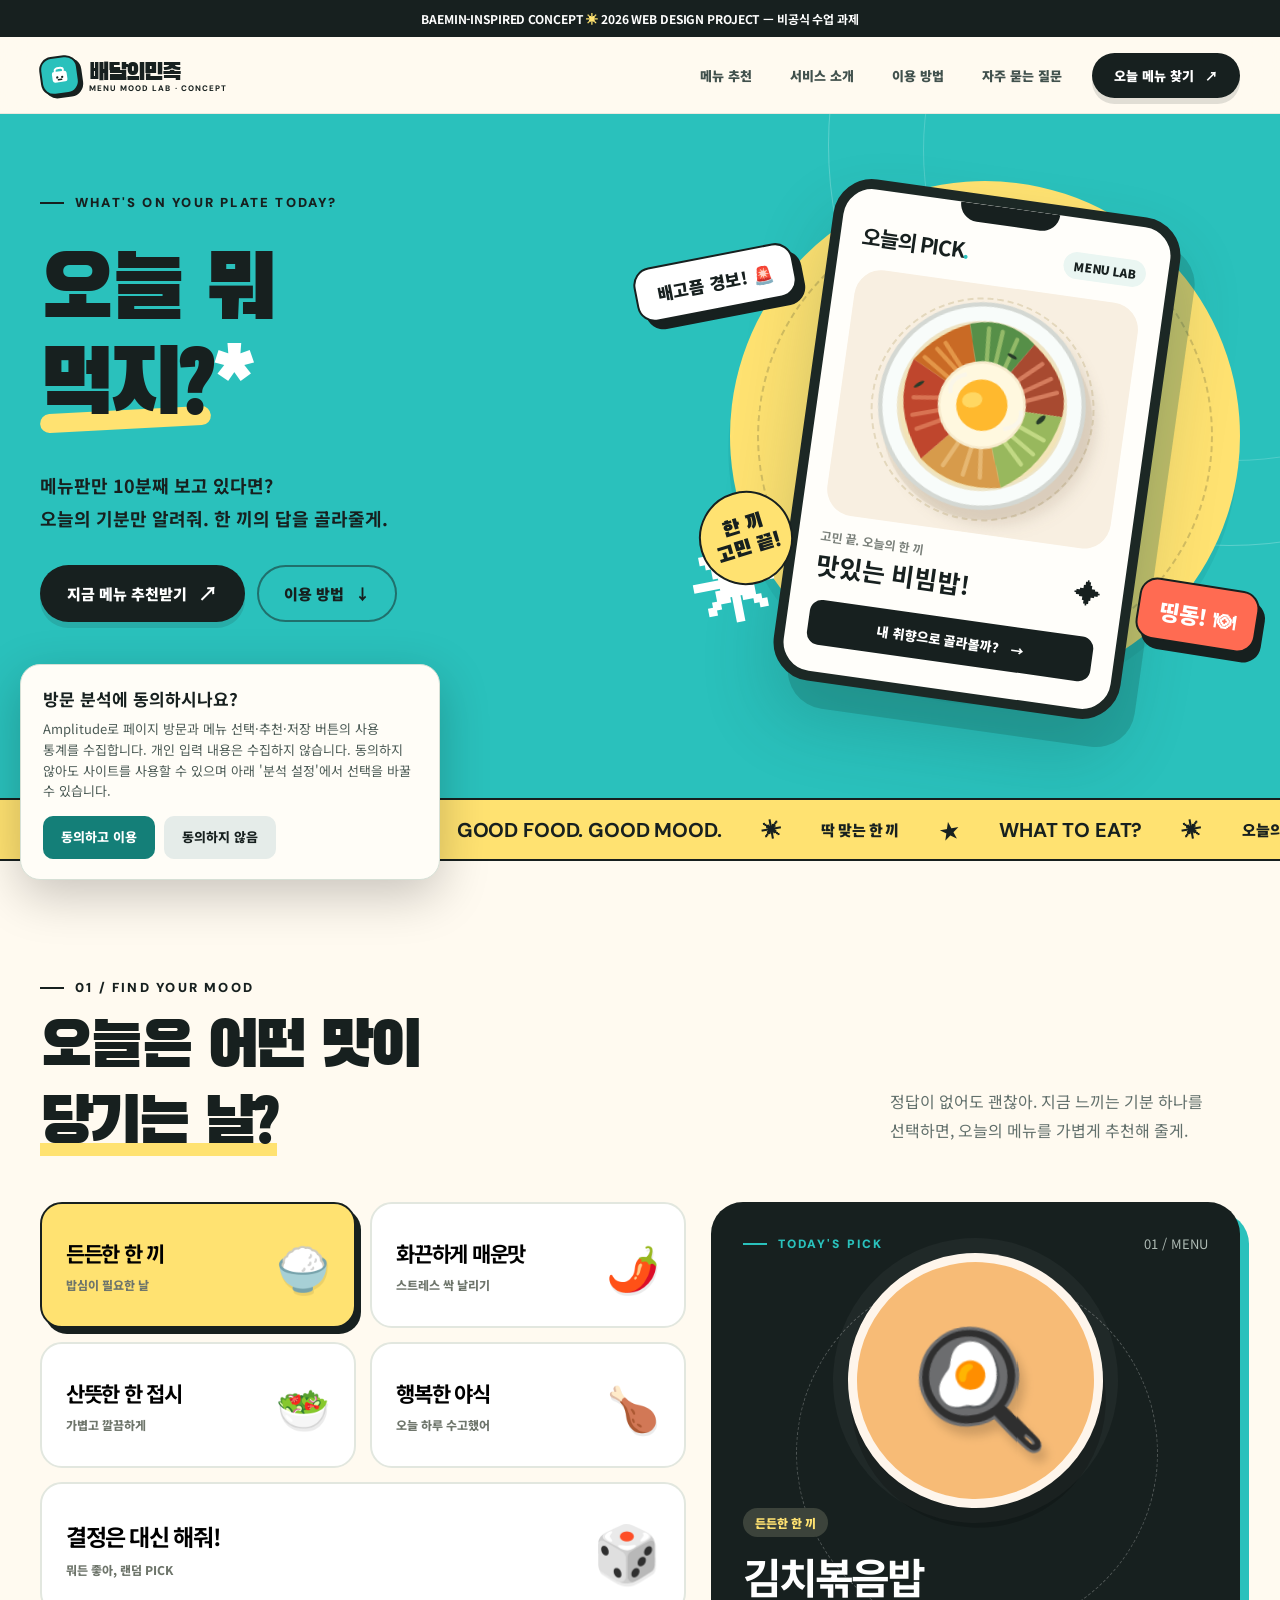
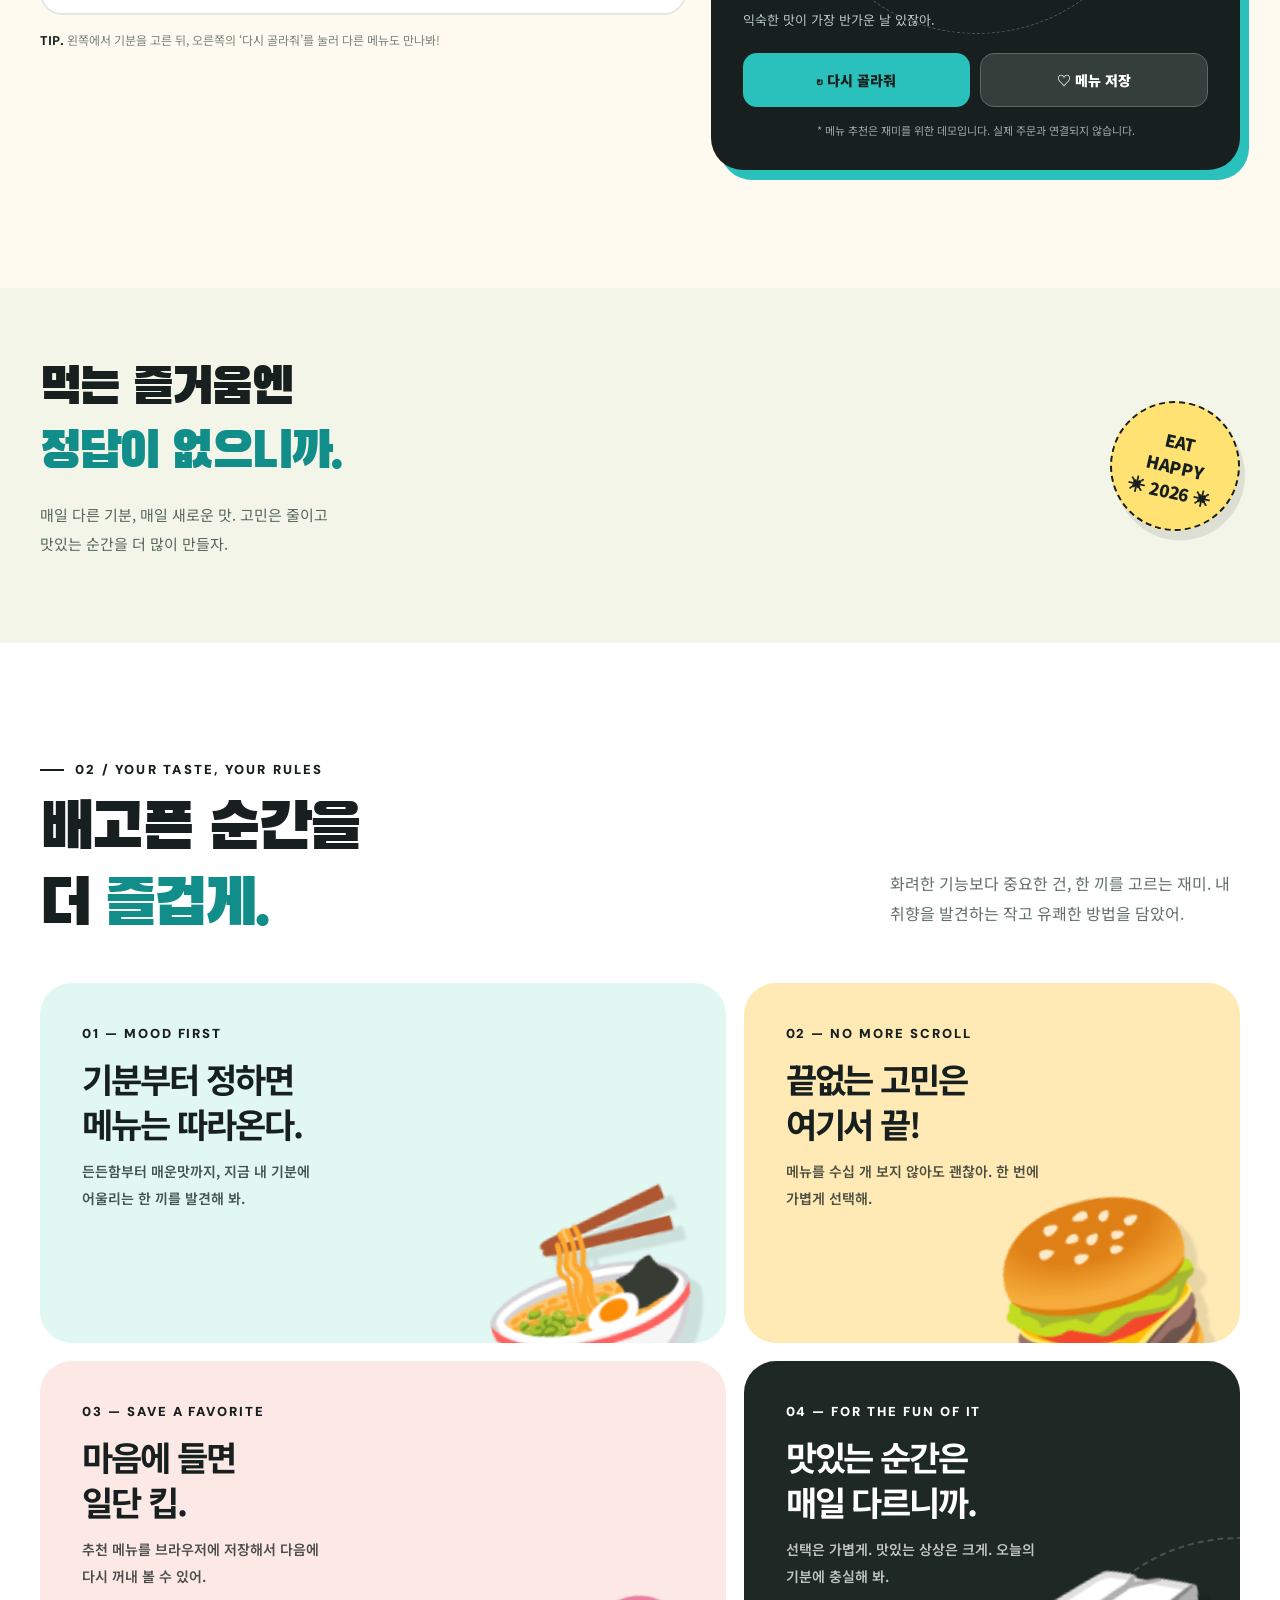
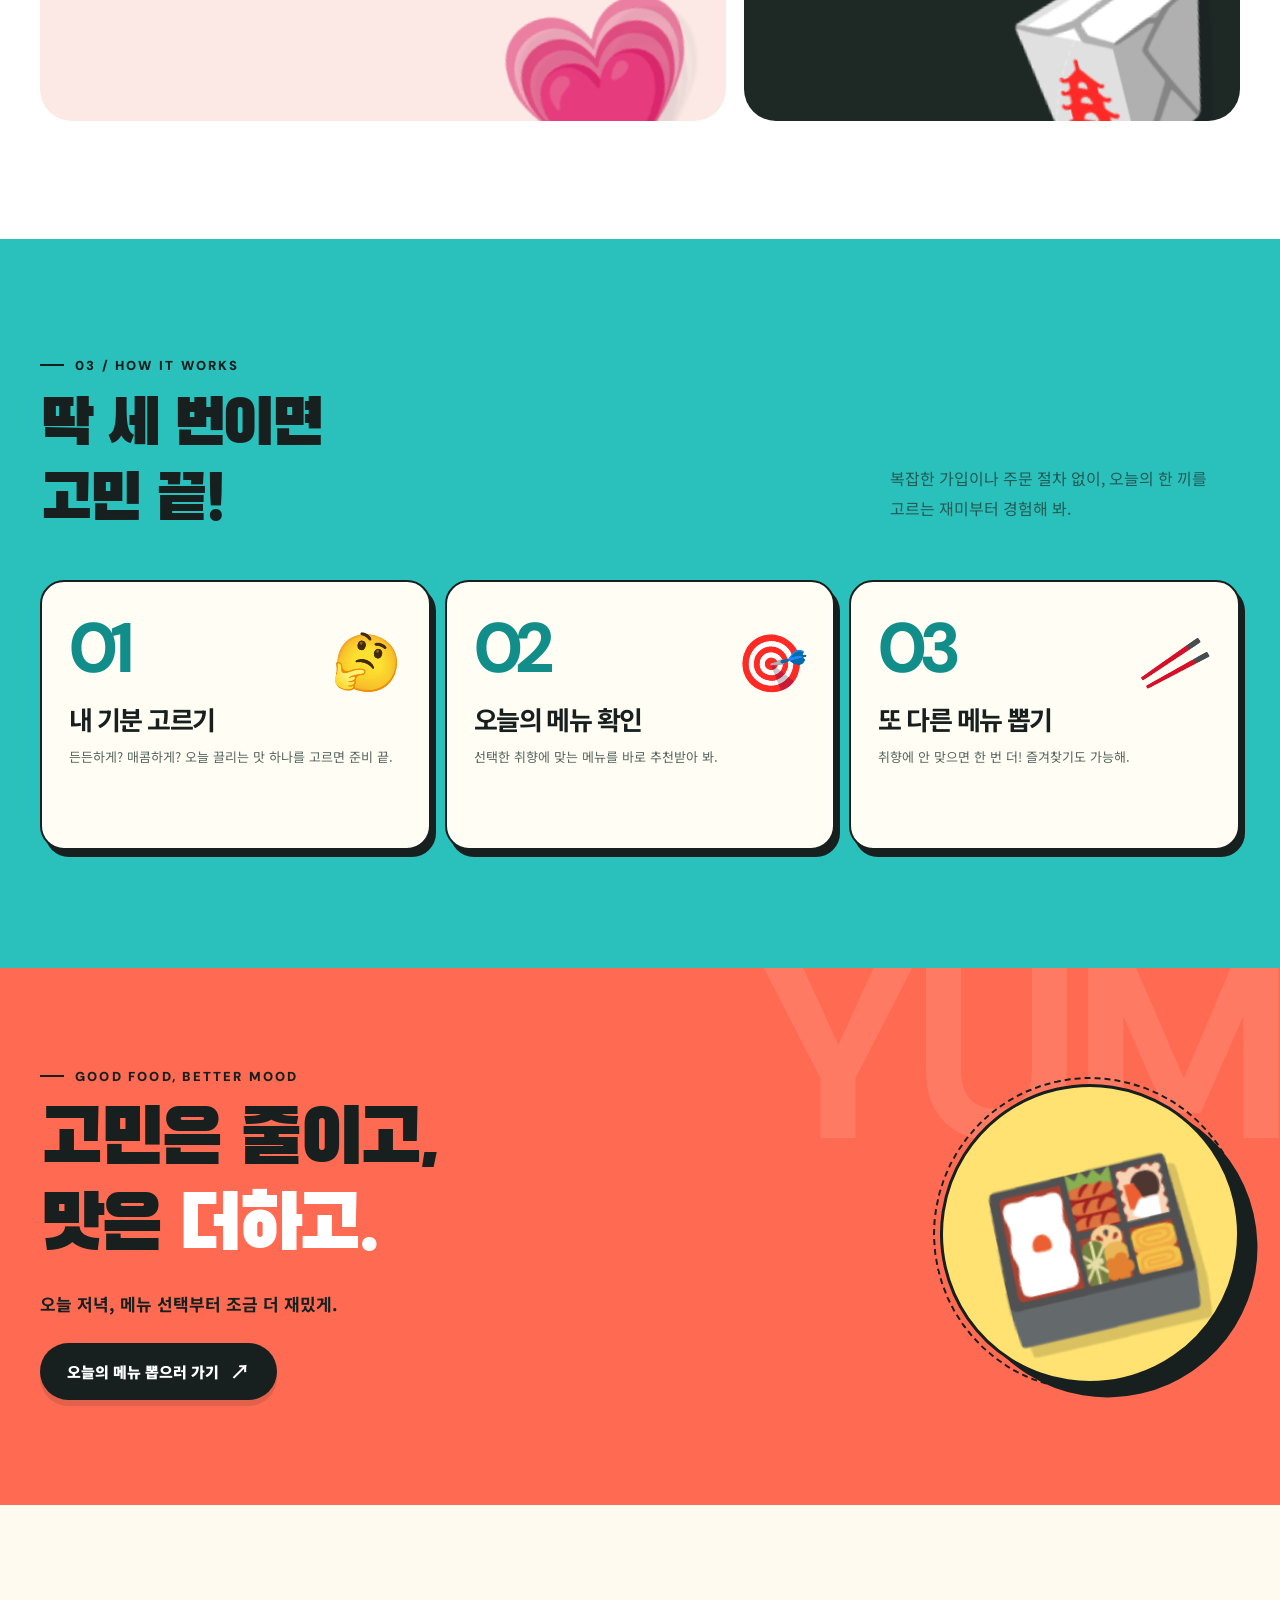
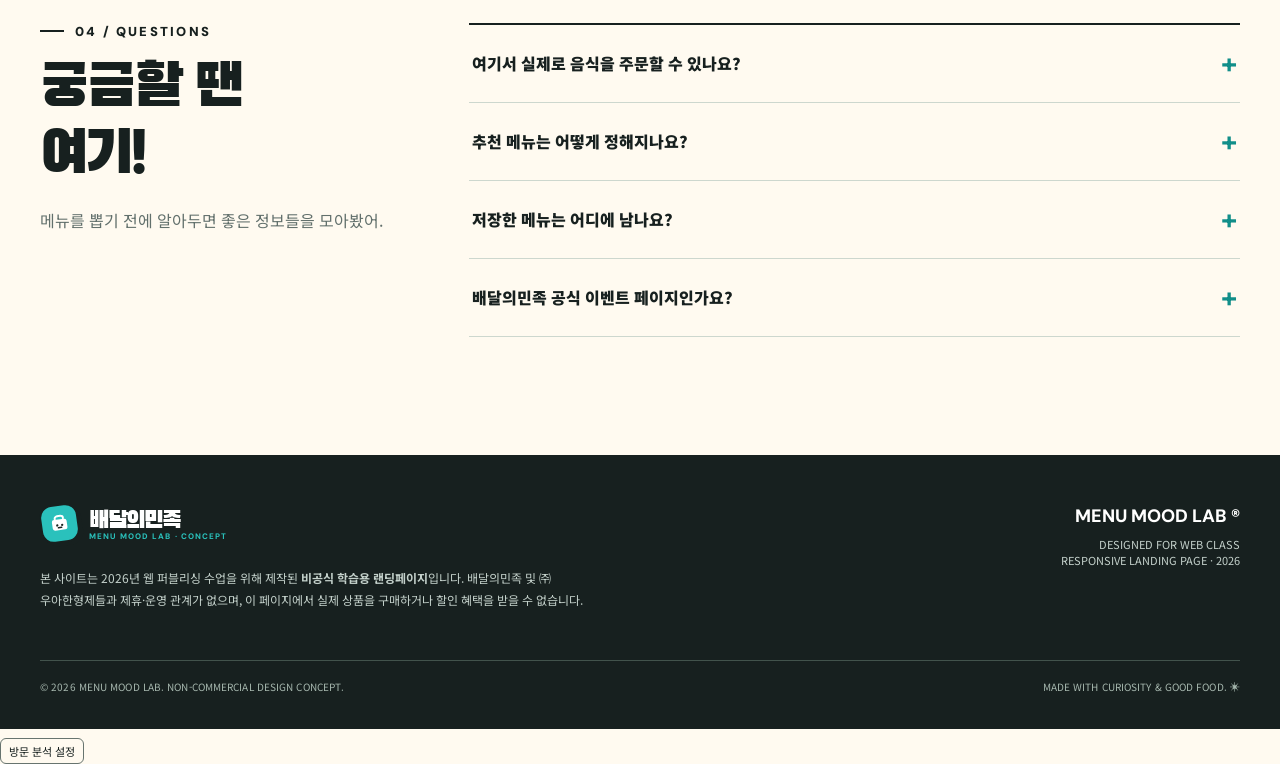
==== commit 15c52764: "feat: add optional Amplitude consent banner and visitor analytics settings" ====
--- a/baemin-landing/index.html
+++ b/baemin-landing/index.html
@@ -45,6 +45,13 @@
 @media (max-width:760px){.container{width:min(calc(100% - 36px),620px)}.announce{font-size:10px;padding:8px}.nav{height:65px}.nav-links{display:none}.nav .btn{padding:10px 14px;font-size:11px}.brand-symbol{width:32px;height:32px;border-radius:10px}.brand-text{font-size:21px}.hero-grid{display:flex;flex-direction:column;min-height:unset}.hero-copy{width:100%;padding:48px 0 6px}.hero-copy .eyebrow{margin-bottom:22px;font-size:11px}.hero h1{font-size:clamp(55px,13.5vw,83px)}.hero .lead{font-size:15px;margin:20px 0 22px}.hero-buttons .btn{font-size:13px;padding:13px 17px}.hero-foot{margin-top:23px;font-size:11px}.hero-art{height:430px;width:100%;margin-top:7px}.halo{width:350px;height:350px;top:37px;left:calc(50% - 175px)}.hero-phone{width:290px;top:18px;left:calc(50% - 145px);right:auto;transform:rotate(8deg) scale(.87);transform-origin:center center}.phone-inner{padding:11px 18px 21px}.phone-stage{min-height:190px;margin:12px 0}.phone-stage .rotating{width:205px;height:205px}.phone-stage:before{width:190px;height:190px}.phone-info h3{font-size:21px}.float-sticker{font-size:13px;padding:10px 11px;box-shadow:4px 5px 0 var(--ink)}.sticker-1{left:0;top:76px}.sticker-2{right:0;bottom:77px;font-size:16px}.sticker-circle{width:66px;height:66px;font-size:15px;top:280px;left:7px}.star-a{left:7px;bottom:45px;font-size:60px}.ticker-group{font-size:12px;gap:20px}.section{padding:80px 0}.section-top{display:block;margin-bottom:30px}.section h2{font-size:clamp(36px,9vw,53px);margin-top:12px}.section-desc{margin:15px 0 0;font-size:14px;max-width:unset}.mood-layout{grid-template-columns:1fr;gap:25px}.mood-btn{padding:17px;min-height:102px;border-radius:17px}.mood-btn strong{font-size:17px}.mood-btn small{font-size:10px}.mood-btn .mood-emoji{font-size:31px}.mood-btn:nth-child(5){min-height:87px}.mood-btn:nth-child(5) strong{font-size:19px}.mood-btn:nth-child(5) .mood-emoji{font-size:40px}.result-card{min-height:540px;border-radius:26px;padding:24px}.result-data h3{font-size:37px}.statement{padding:61px 0}.statement .container{align-items:start;display:block}.statement h2{font-size:35px}.statement p{font-size:14px;margin-top:20px}.stamp{width:95px;height:95px;font-size:13px;margin:20px 0 0 auto}.feature-grid{grid-template-columns:1fr;gap:14px}.feature-card{min-height:270px;padding:29px;border-radius:24px}.feature-card h3{font-size:28px}.feature-card .feature-icon{font-size:150px}.feature-c .feature-icon{font-size:135px}.steps-layout{grid-template-columns:1fr;gap:13px}.how-step{min-height:175px;padding:25px}.how-step .step-no{font-size:49px}.how-step h3{margin-top:7px;font-size:22px}.how-step .step-icon{font-size:49px}.final-cta{padding:78px 0}.final-cta .container{display:block}.final-cta h2{font-size:55px}.final-cta p{font-size:15px}.final-icon{width:190px;height:190px;margin:49px auto 0}.final-icon:before{width:197px;height:197px}.final-icon span{font-size:113px}.faq-grid{grid-template-columns:1fr;gap:28px}.faq-grid h2{font-size:46px}.faq-list summary{font-size:14px}.footer-row{display:block}.footer-right{text-align:left;margin-top:31px}.footer-bottom{display:block;line-height:2}.mobile-cta{display:block;position:fixed;z-index:100;bottom:0;left:0;right:0;padding:11px 18px calc(11px + env(safe-area-inset-bottom));background:rgba(255,250,240,.94);box-shadow:0 -3px 20px rgba(0,0,0,.08);backdrop-filter:blur(18px)}.mobile-cta a{display:flex;justify-content:center;width:100%;padding:13px 20px;font-size:13px}.footer{padding-bottom:100px}.toast{bottom:90px;width:calc(100% - 48px)}}
 @media (max-width:365px){.brand-text{font-size:18px}.nav .btn{font-size:10px}.hero h1{font-size:53px}.hero-buttons{gap:8px}.hero-buttons .btn{font-size:11px}.mood-btn{padding:14px}.mood-btn strong{font-size:15px}.float-sticker{font-size:11px}}
 @media (prefers-reduced-motion:reduce){html{scroll-behavior:auto}.ticker-track{animation:none}.reveal{opacity:1;transform:none;transition:none}.btn,.mood-btn,.toast,.food-disc .disc{transition:none}}
+
+/* Privacy-first analytics controls */
+.analytics-consent[hidden]{display:none!important}
+.analytics-consent{position:fixed;z-index:9999;bottom:20px;left:20px;width:min(420px,calc(100vw - 40px));padding:20px 22px;border-radius:20px;color:#17201f;background:#fffdf7;border:1px solid #d6e0d6;box-shadow:0 15px 50px rgba(0,0,0,.22);line-height:1.6;font-size:13px}
+.analytics-consent strong{display:block;font-size:17px;margin-bottom:7px}.analytics-consent p{margin:0 0 14px;color:#4c5b56}.analytics-actions{display:flex;gap:9px;flex-wrap:wrap}.analytics-actions button{border:0;border-radius:10px;padding:11px 18px;font-weight:800}.analytics-actions .analytics-accept{background:#147f78;color:white}.analytics-actions .analytics-reject{background:#e5ece9;color:#17201f}
+.analytics-settings{font:inherit;border:1px solid #67746f;border-radius:6px;background:transparent;color:inherit;padding:4px 8px;font-size:11px;margin-top:9px;cursor:pointer}
+
 </style>
 </head>
 <body>
@@ -137,6 +144,7 @@
 </div></div></section>
 </main>
 <footer class="footer"><div class="container"><div class="footer-row"><div><div class="brand"><span class="brand-symbol" aria-hidden="true"><svg viewBox="0 0 28 28" fill="none"><rect x="5" y="9" width="18" height="13" rx="3" fill="#fff"/><path d="M9 9V7c0-3 10-3 10 0v2" stroke="#fff" stroke-width="2.4"/><circle cx="11" cy="16" r="1.4" fill="#18231f"/><circle cx="17" cy="16" r="1.4" fill="#18231f"/><path d="M12 19h4" stroke="#18231f" stroke-width="1.8" stroke-linecap="round"/></svg></span><span class="brand-text">배달의민족<span>MENU MOOD LAB · CONCEPT</span></span></div><p>본 사이트는 2026년 웹 퍼블리싱 수업을 위해 제작된 <b>비공식 학습용 랜딩페이지</b>입니다. 배달의민족 및 ㈜우아한형제들과 제휴·운영 관계가 없으며, 이 페이지에서 실제 상품을 구매하거나 할인 혜택을 받을 수 없습니다.</p></div><div class="footer-right"><strong>MENU MOOD LAB ®</strong>DESIGNED FOR WEB CLASS<br>RESPONSIVE LANDING PAGE · 2026</div></div><div class="footer-bottom"><span>© 2026 MENU MOOD LAB. NON-COMMERCIAL DESIGN CONCEPT.</span><span>MADE WITH CURIOSITY & GOOD FOOD. ✳</span></div></div></footer>
+ <button id="analytics-settings" class="analytics-settings" type="button">방문 분석 설정</button>
 <div id="toast" class="toast" role="status" aria-live="polite"></div>
 <div class="mobile-cta"><a href="#discover" class="btn btn-dark">오늘의 메뉴 추천받기 <span aria-hidden="true">↗</span></a></div>
 <script>
@@ -167,5 +175,12 @@
  updateMenu();
 })();
 </script>
+
+<div id="analytics-consent" class="analytics-consent" hidden role="dialog" aria-label="방문 분석 선택" aria-describedby="analytics-description">
+ <strong>방문 분석에 동의하시나요?</strong>
+ <p id="analytics-description">Amplitude로 페이지 방문과 메뉴 선택·추천·저장 버튼의 사용 통계를 수집합니다. 개인 입력 내용은 수집하지 않습니다. 동의하지 않아도 사이트를 사용할 수 있으며 아래 '분석 설정'에서 선택을 바꿀 수 있습니다.</p>
+ <div class="analytics-actions"><button class="analytics-accept" type="button" id="analytics-accept">동의하고 이용</button><button class="analytics-reject" type="button" id="analytics-reject">동의하지 않음</button></div>
+</div>
+<script defer src="./analytics.js"></script>
 </body>
 </html>
